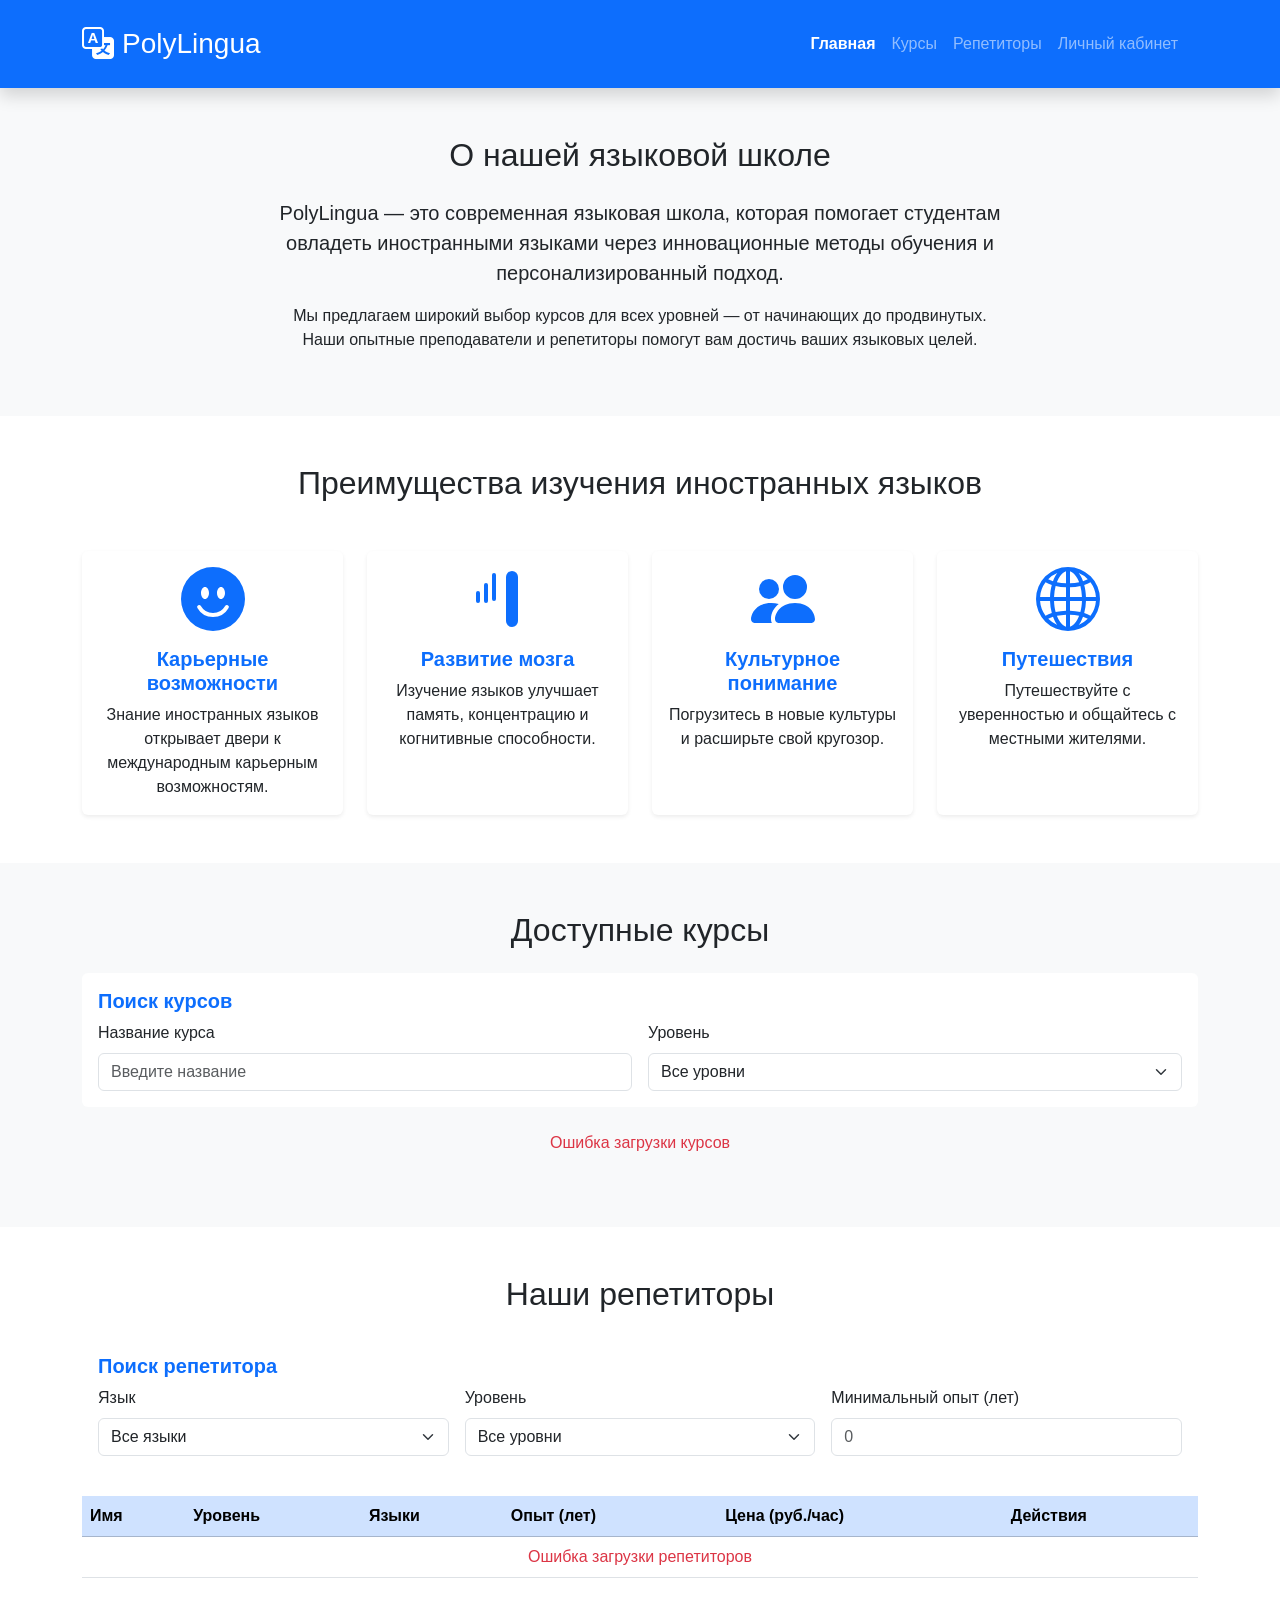
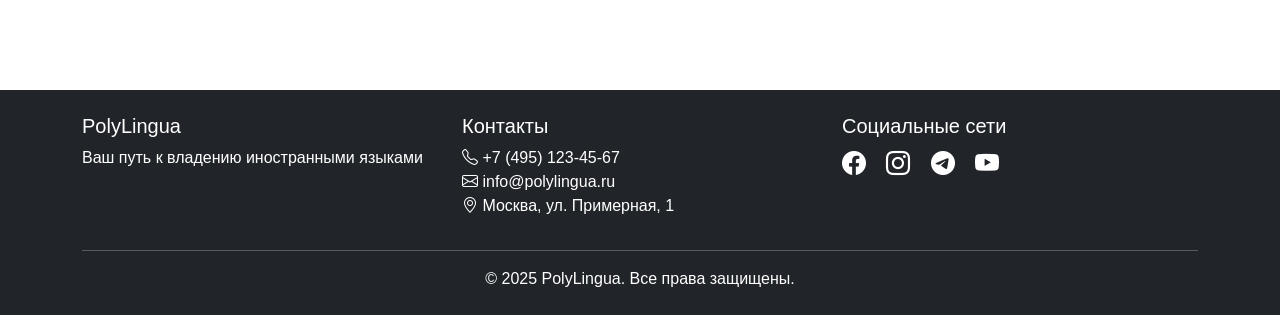
==== index.html @ fe8c4061 "Initial commit: полная реализация сайта языковой школы PolyLingua Реализовано: - Главная страница с " ====
<!DOCTYPE html>
<html lang="ru">
<head>
    <meta charset="UTF-8">
    <meta name="viewport" content="width=device-width, initial-scale=1.0">
    <title>PolyLingua - Языковая школа</title>
    
    <!-- Bootstrap CSS -->
    <link href="https://cdn.jsdelivr.net/npm/bootstrap@5.3.0/dist/css/bootstrap.min.css" rel="stylesheet">
    <!-- Bootstrap Icons -->
    <link rel="stylesheet" href="https://cdn.jsdelivr.net/npm/bootstrap-icons@1.11.0/font/bootstrap-icons.css">
    <!-- Custom CSS -->
    <link rel="stylesheet" href="css/styles.css">
</head>
<body>
    <!-- Header -->
    <header class="bg-primary text-white py-3 shadow">
        <div class="container">
            <div class="row align-items-center">
                <div class="col-md-4">
                    <div class="d-flex align-items-center">
                        <i class="bi bi-translate fs-2 me-2"></i>
                        <h1 class="h3 mb-0">PolyLingua</h1>
                    </div>
                </div>
                <div class="col-md-8">
                    <nav class="navbar navbar-expand-lg navbar-dark">
                        <div class="container-fluid">
                            <button class="navbar-toggler" type="button" data-bs-toggle="collapse" data-bs-target="#navbarNav">
                                <span class="navbar-toggler-icon"></span>
                            </button>
                            <div class="collapse navbar-collapse justify-content-end" id="navbarNav">
                                <ul class="navbar-nav">
                                    <li class="nav-item">
                                        <a class="nav-link active" href="index.html">Главная</a>
                                    </li>
                                    <li class="nav-item">
                                        <a class="nav-link" href="#courses">Курсы</a>
                                    </li>
                                    <li class="nav-item">
                                        <a class="nav-link" href="#tutors">Репетиторы</a>
                                    </li>
                                    <li class="nav-item">
                                        <a class="nav-link" href="profile.html">Личный кабинет</a>
                                    </li>
                                </ul>
                            </div>
                        </div>
                    </nav>
                </div>
            </div>
        </div>
    </header>

    <!-- Alerts Container (Fixed Position) -->
    <div id="alerts-container"></div>

    <!-- About Section -->
    <section class="py-5 bg-light">
        <div class="container">
            <div class="row">
                <div class="col-lg-8 mx-auto text-center">
                    <h2 class="mb-4">О нашей языковой школе</h2>
                    <p class="lead">PolyLingua — это современная языковая школа, которая помогает студентам овладеть иностранными языками через инновационные методы обучения и персонализированный подход.</p>
                    <p>Мы предлагаем широкий выбор курсов для всех уровней — от начинающих до продвинутых. Наши опытные преподаватели и репетиторы помогут вам достичь ваших языковых целей.</p>
                </div>
            </div>
        </div>
    </section>

    <!-- Benefits Section -->
    <section class="py-5">
        <div class="container">
            <h2 class="text-center mb-5">Преимущества изучения иностранных языков</h2>
            <div class="row g-4">
                <div class="col-md-6 col-lg-3">
                    <div class="card h-100 text-center border-0 shadow-sm">
                        <div class="card-body">
                            <div class="mb-3">
                                <svg xmlns="http://www.w3.org/2000/svg" width="64" height="64" fill="#0d6efd" viewBox="0 0 16 16">
                                    <path d="M8 16A8 8 0 1 0 8 0a8 8 0 0 0 0 16zM7 6.5C7 7.328 6.552 8 6 8s-1-.672-1-1.5S5.448 5 6 5s1 .672 1 1.5zM4.285 9.567a.5.5 0 0 1 .683.183A3.498 3.498 0 0 0 8 11.5a3.498 3.498 0 0 0 3.032-1.75.5.5 0 1 1 .866.5A4.498 4.498 0 0 1 8 12.5a4.498 4.498 0 0 1-3.898-2.25.5.5 0 0 1 .183-.683zM10 8c-.552 0-1-.672-1-1.5S9.448 5 10 5s1 .672 1 1.5S10.552 8 10 8z"/>
                                </svg>
                            </div>
                            <h5 class="card-title">Карьерные возможности</h5>
                            <p class="card-text">Знание иностранных языков открывает двери к международным карьерным возможностям.</p>
                        </div>
                    </div>
                </div>
                <div class="col-md-6 col-lg-3">
                    <div class="card h-100 text-center border-0 shadow-sm">
                        <div class="card-body">
                            <div class="mb-3">
                                <svg xmlns="http://www.w3.org/2000/svg" width="64" height="64" fill="#0d6efd" viewBox="0 0 16 16">
                                    <path d="M7.5 2a.5.5 0 0 0-1 0v6a.5.5 0 0 0 1 0V2z"/>
                                    <path d="M5.5 4.5a.5.5 0 0 0-1 0v4a.5.5 0 0 0 1 0v-4z"/>
                                    <path d="M3.5 6.5a.5.5 0 0 0-1 0v2a.5.5 0 0 0 1 0v-2z"/>
                                    <path d="M13 2.5a1.5 1.5 0 0 0-3 0v11a1.5 1.5 0 0 0 3 0v-11z"/>
                                </svg>
                            </div>
                            <h5 class="card-title">Развитие мозга</h5>
                            <p class="card-text">Изучение языков улучшает память, концентрацию и когнитивные способности.</p>
                        </div>
                    </div>
                </div>
                <div class="col-md-6 col-lg-3">
                    <div class="card h-100 text-center border-0 shadow-sm">
                        <div class="card-body">
                            <div class="mb-3">
                                <svg xmlns="http://www.w3.org/2000/svg" width="64" height="64" fill="#0d6efd" viewBox="0 0 16 16">
                                    <path d="M7 14s-1 0-1-1 1-4 5-4 5 3 5 4-1 1-1 1H7zm4-6a3 3 0 1 0 0-6 3 3 0 0 0 0 6z"/>
                                    <path fill-rule="evenodd" d="M5.216 14A2.238 2.238 0 0 1 5 13c0-1.355.68-2.75 1.936-3.72A6.325 6.325 0 0 0 5 9c-4 0-5 3-5 4s1 1 1 1h4.216z"/>
                                    <path d="M4.5 8a2.5 2.5 0 1 0 0-5 2.5 2.5 0 0 0 0 5z"/>
                                </svg>
                            </div>
                            <h5 class="card-title">Культурное понимание</h5>
                            <p class="card-text">Погрузитесь в новые культуры и расширьте свой кругозор.</p>
                        </div>
                    </div>
                </div>
                <div class="col-md-6 col-lg-3">
                    <div class="card h-100 text-center border-0 shadow-sm">
                        <div class="card-body">
                            <div class="mb-3">
                                <svg xmlns="http://www.w3.org/2000/svg" width="64" height="64" fill="#0d6efd" viewBox="0 0 16 16">
                                    <path d="M0 8a8 8 0 1 1 16 0A8 8 0 0 1 0 8zm7.5-6.923c-.67.204-1.335.82-1.887 1.855-.143.268-.276.56-.395.872.705.157 1.472.257 2.282.287V1.077zM4.249 3.539c.142-.384.304-.744.481-1.078a6.7 6.7 0 0 1 .597-.933A7.01 7.01 0 0 0 3.051 3.05c.362.184.763.349 1.198.49zM3.509 7.5c.036-1.07.188-2.087.436-3.008a9.124 9.124 0 0 1-1.565-.667A6.964 6.964 0 0 0 1.018 7.5h2.49zm1.4-2.741a12.344 12.344 0 0 0-.4 2.741H7.5V5.091c-.91-.03-1.783-.145-2.591-.332zM8.5 5.09V7.5h2.99a12.342 12.342 0 0 0-.399-2.741c-.808.187-1.681.301-2.591.332zM4.51 8.5c.035.987.176 1.914.399 2.741A13.612 13.612 0 0 1 7.5 10.91V8.5H4.51zm3.99 0v2.409c.91.03 1.783.145 2.591.332.223-.827.364-1.754.4-2.741H8.5zm-3.282 3.696c.12.312.252.604.395.872.552 1.035 1.218 1.65 1.887 1.855V11.91c-.81.03-1.577.13-2.282.287zm.11 2.276a6.696 6.696 0 0 1-.598-.933 8.853 8.853 0 0 1-.481-1.079 8.38 8.38 0 0 0-1.198.49 7.01 7.01 0 0 0 2.276 1.522zm-1.383-2.964A13.36 13.36 0 0 1 3.508 8.5h-2.49a6.963 6.963 0 0 0 1.362 3.675c.47-.258.995-.482 1.565-.667zm6.728 2.964a7.009 7.009 0 0 0 2.275-1.521 8.376 8.376 0 0 0-1.197-.49 8.853 8.853 0 0 1-.481 1.078 6.688 6.688 0 0 1-.597.933zM8.5 11.909v3.014c.67-.204 1.335-.82 1.887-1.855.143-.268.276-.56.395-.872A12.63 12.63 0 0 0 8.5 11.91zm3.555-.401c.57.185 1.095.409 1.565.667A6.963 6.963 0 0 0 14.982 8.5h-2.49a13.36 13.36 0 0 1-.437 3.008zM14.982 7.5a6.963 6.963 0 0 0-1.362-3.675c-.47.258-.995.482-1.565.667.248.92.4 1.938.437 3.008h2.49zM11.27 2.461c.177.334.339.694.482 1.078a8.368 8.368 0 0 0 1.196-.49 7.01 7.01 0 0 0-2.275-1.52c.218.283.418.597.597.932zm-.488 1.343a7.765 7.765 0 0 0-.395-.872C9.835 1.897 9.17 1.282 8.5 1.077V4.09c.81-.03 1.577-.13 2.282-.287z"/>
                                </svg>
                            </div>
                            <h5 class="card-title">Путешествия</h5>
                            <p class="card-text">Путешествуйте с уверенностью и общайтесь с местными жителями.</p>
                        </div>
                    </div>
                </div>
            </div>
        </div>
    </section>

    <!-- Courses Section -->
    <section id="courses" class="py-5 bg-light">
        <div class="container">
            <h2 class="text-center mb-4">Доступные курсы</h2>
            
            <!-- Course Search Form -->
            <div class="card mb-4">
                <div class="card-body">
                    <h5 class="card-title">Поиск курсов</h5>
                    <form id="course-search-form" class="row g-3">
                        <div class="col-md-6">
                            <label for="course-name-search" class="form-label">Название курса</label>
                            <input type="text" class="form-control" id="course-name-search" placeholder="Введите название">
                        </div>
                        <div class="col-md-6">
                            <label for="course-level-search" class="form-label">Уровень</label>
                            <select class="form-select" id="course-level-search">
                                <option value="">Все уровни</option>
                                <option value="Beginner">Начальный</option>
                                <option value="Intermediate">Средний</option>
                                <option value="Advanced">Продвинутый</option>
                            </select>
                        </div>
                    </form>
                </div>
            </div>

            <!-- Courses List -->
            <div id="courses-list" class="row g-4">
                <div class="col-12 text-center">
                    <div class="spinner-border text-primary" role="status">
                        <span class="visually-hidden">Загрузка...</span>
                    </div>
                </div>
            </div>

            <!-- Courses Pagination -->
            <div id="courses-pagination" class="mt-4"></div>
        </div>
    </section>

    <!-- Tutors Section -->
    <section id="tutors" class="py-5">
        <div class="container">
            <h2 class="text-center mb-4">Наши репетиторы</h2>
            
            <!-- Tutor Search Form -->
            <div class="card mb-4">
                <div class="card-body">
                    <h5 class="card-title">Поиск репетитора</h5>
                    <form id="tutor-search-form" class="row g-3">
                        <div class="col-md-4">
                            <label for="tutor-language-search" class="form-label">Язык</label>
                            <select class="form-select" id="tutor-language-search">
                                <option value="">Все языки</option>
                            </select>
                        </div>
                        <div class="col-md-4">
                            <label for="tutor-level-search" class="form-label">Уровень</label>
                            <select class="form-select" id="tutor-level-search">
                                <option value="">Все уровни</option>
                                <option value="Beginner">Начальный</option>
                                <option value="Intermediate">Средний</option>
                                <option value="Advanced">Продвинутый</option>
                            </select>
                        </div>
                        <div class="col-md-4">
                            <label for="tutor-experience-search" class="form-label">Минимальный опыт (лет)</label>
                            <input type="number" class="form-control" id="tutor-experience-search" min="0" placeholder="0">
                        </div>
                    </form>
                </div>
            </div>

            <!-- Tutors Table -->
            <div class="table-responsive">
                <table class="table table-hover">
                    <thead class="table-primary">
                        <tr>
                            <th>Имя</th>
                            <th>Уровень</th>
                            <th>Языки</th>
                            <th>Опыт (лет)</th>
                            <th>Цена (руб./час)</th>
                            <th>Действия</th>
                        </tr>
                    </thead>
                    <tbody id="tutors-list">
                        <tr>
                            <td colspan="6" class="text-center">
                                <div class="spinner-border text-primary" role="status">
                                    <span class="visually-hidden">Загрузка...</span>
                                </div>
                            </td>
                        </tr>
                    </tbody>
                </table>
            </div>
        </div>
    </section>

    <!-- Footer -->
    <footer class="bg-dark text-white py-4 mt-5">
        <div class="container">
            <div class="row">
                <div class="col-md-4">
                    <h5>PolyLingua</h5>
                    <p>Ваш путь к владению иностранными языками</p>
                </div>
                <div class="col-md-4">
                    <h5>Контакты</h5>
                    <p>
                        <i class="bi bi-telephone"></i> +7 (495) 123-45-67<br>
                        <i class="bi bi-envelope"></i> info@polylingua.ru<br>
                        <i class="bi bi-geo-alt"></i> Москва, ул. Примерная, 1
                    </p>
                </div>
                <div class="col-md-4">
                    <h5>Социальные сети</h5>
                    <a href="#" class="text-white me-3"><i class="bi bi-facebook fs-4"></i></a>
                    <a href="#" class="text-white me-3"><i class="bi bi-instagram fs-4"></i></a>
                    <a href="#" class="text-white me-3"><i class="bi bi-telegram fs-4"></i></a>
                    <a href="#" class="text-white"><i class="bi bi-youtube fs-4"></i></a>
                </div>
            </div>
            <hr class="bg-white">
            <div class="text-center">
                <p class="mb-0">&copy; 2025 PolyLingua. Все права защищены.</p>
            </div>
        </div>
    </footer>

    <!-- Order Modal -->
    <div class="modal fade" id="orderModal" tabindex="-1">
        <div class="modal-dialog modal-lg">
            <div class="modal-content">
                <div class="modal-header">
                    <h5 class="modal-title" id="orderModalTitle">Оформление заявки</h5>
                    <button type="button" class="btn-close" data-bs-dismiss="modal"></button>
                </div>
                <div class="modal-body">
                    <form id="order-form">
                        <input type="hidden" id="order-id">
                        <input type="hidden" id="order-course-id">
                        <input type="hidden" id="order-tutor-id">
                        
                        <div class="mb-3">
                            <label for="order-course-name" class="form-label">Курс / Репетитор</label>
                            <input type="text" class="form-control" id="order-course-name" readonly>
                        </div>

                        <div class="mb-3">
                            <label for="order-teacher-name" class="form-label">Преподаватель</label>
                            <input type="text" class="form-control" id="order-teacher-name" readonly>
                        </div>

                        <div class="row">
                            <div class="col-md-6 mb-3">
                                <label for="order-date" class="form-label">Дата начала</label>
                                <input type="date" class="form-control" id="order-date" required>
                            </div>
                            <div class="col-md-6 mb-3">
                                <label for="order-time" class="form-label">Время начала</label>
                                <select class="form-select" id="order-time" required disabled>
                                    <option value="">Сначала выберите дату</option>
                                </select>
                            </div>
                        </div>

                        <div class="mb-3">
                            <label for="order-duration" class="form-label">Продолжительность курса</label>
                            <input type="text" class="form-control" id="order-duration" readonly>
                        </div>

                        <div class="mb-3">
                            <label for="order-persons" class="form-label">Количество студентов</label>
                            <input type="number" class="form-control" id="order-persons" min="1" max="20" value="1" required>
                        </div>

                        <div class="mb-3">
                            <label class="form-label">Дополнительные опции</label>
                            <div class="form-check">
                                <input class="form-check-input" type="checkbox" id="option-supplementary">
                                <label class="form-check-label" for="option-supplementary">
                                    Дополнительные учебные материалы (+2000 руб. на студента)
                                </label>
                            </div>
                            <div class="form-check">
                                <input class="form-check-input" type="checkbox" id="option-personalized">
                                <label class="form-check-label" for="option-personalized">
                                    Индивидуальные занятия (+1500 руб. в неделю)
                                </label>
                            </div>
                            <div class="form-check">
                                <input class="form-check-input" type="checkbox" id="option-excursions">
                                <label class="form-check-label" for="option-excursions">
                                    Культурные экскурсии (+25%)
                                </label>
                            </div>
                            <div class="form-check">
                                <input class="form-check-input" type="checkbox" id="option-assessment">
                                <label class="form-check-label" for="option-assessment">
                                    Оценка уровня владения языком (+300 руб.)
                                </label>
                            </div>
                            <div class="form-check">
                                <input class="form-check-input" type="checkbox" id="option-interactive">
                                <label class="form-check-label" for="option-interactive">
                                    Доступ к интерактивной онлайн-платформе (+50%)
                                </label>
                            </div>
                        </div>

                        <div id="auto-options-info" class="alert alert-info" style="display: none;">
                            <strong>Применены автоматические опции:</strong>
                            <ul id="auto-options-list" class="mb-0"></ul>
                        </div>

                        <div class="mb-3">
                            <label class="form-label fw-bold">Общая стоимость:</label>
                            <div class="fs-4 text-primary" id="order-total-price">0 руб.</div>
                        </div>
                    </form>
                </div>
                <div class="modal-footer">
                    <button type="button" class="btn btn-secondary" data-bs-dismiss="modal">Отмена</button>
                    <button type="button" class="btn btn-primary" id="submit-order-btn">Отправить</button>
                </div>
            </div>
        </div>
    </div>

    <!-- Bootstrap JS -->
    <script src="https://cdn.jsdelivr.net/npm/bootstrap@5.3.0/dist/js/bootstrap.bundle.min.js"></script>
    <!-- Custom Scripts -->
    <script src="js/config.js"></script>
    <script src="js/api.js"></script>
    <script src="js/utils.js"></script>
    <script src="js/main.js"></script>
</body>
</html>
---- css/styles.css ----
/* Custom Styles for PolyLingua Language School */

/* General Styles */
body {
    font-family: 'Segoe UI', Tahoma, Geneva, Verdana, sans-serif;
    min-height: 100vh;
    display: flex;
    flex-direction: column;
}

main {
    flex: 1;
}

/* Header Styles */
header {
    position: sticky;
    top: 0;
    z-index: 1000;
}

/* Card Hover Effects */
.card {
    transition: transform 0.2s, box-shadow 0.2s;
}

.card:hover {
    transform: translateY(-5px);
    box-shadow: 0 0.5rem 1rem rgba(0, 0, 0, 0.15) !important;
}

/* Table Row Hover */
.table-hover tbody tr {
    transition: background-color 0.2s;
}

/* Selected Tutor Row */
.table-primary {
    background-color: rgba(13, 110, 253, 0.2) !important;
}

/* Button Group Spacing */
.btn-group-sm .btn {
    padding: 0.25rem 0.5rem;
}

/* Modal Custom Styles */
.modal-header {
    background-color: #0d6efd;
    color: white;
}

.modal-header .btn-close {
    filter: invert(1);
}

/* Alerts Container */
#alerts-container {
    position: fixed;
    top: 80px;
    right: 20px;
    z-index: 9999;
    max-width: 400px;
    width: 100%;
}

#alerts-container .alert {
    margin-bottom: 10px;
    animation: slideInRight 0.3s ease-out;
    box-shadow: 0 4px 12px rgba(0, 0, 0, 0.15);
}

@keyframes slideInRight {
    from {
        transform: translateX(100%);
        opacity: 0;
    }
    to {
        transform: translateX(0);
        opacity: 1;
    }
}

@keyframes slideOutRight {
    from {
        transform: translateX(0);
        opacity: 1;
    }
    to {
        transform: translateX(100%);
        opacity: 0;
    }
}

.alert.fade-out {
    animation: slideOutRight 0.3s ease-in forwards;
}

/* Mobile adjustments for alerts */
@media (max-width: 768px) {
    #alerts-container {
        top: 70px;
        right: 10px;
        left: 10px;
        max-width: none;
    }
}

/* Pagination */
.pagination {
    margin-top: 1rem;
}

.pagination .page-link {
    color: #0d6efd;
}

.pagination .page-item.active .page-link {
    background-color: #0d6efd;
    border-color: #0d6efd;
}

/* Footer Styles */
footer {
    margin-top: auto;
}

footer a {
    text-decoration: none;
    transition: opacity 0.2s;
}

footer a:hover {
    opacity: 0.7;
}

/* Loading Spinner */
.spinner-border {
    width: 3rem;
    height: 3rem;
}

/* Form Styles */
.form-label {
    font-weight: 500;
}

.form-control:focus,
.form-select:focus {
    border-color: #0d6efd;
    box-shadow: 0 0 0 0.25rem rgba(13, 110, 253, 0.25);
}

/* Benefits Section Icons */
.bi {
    display: inline-block;
}

/* Course Cards */
.card-title {
    color: #0d6efd;
    font-weight: 600;
}

/* Table Responsive */
@media (max-width: 768px) {
    .table-responsive {
        font-size: 0.875rem;
    }
    
    .btn-group-sm .btn {
        padding: 0.125rem 0.25rem;
        font-size: 0.75rem;
    }
}

/* Auto Options Info */
#auto-options-info {
    background-color: #cff4fc;
    border-color: #b6effb;
}

/* Empty State */
#empty-state i {
    font-size: 5rem;
}

/* Price Display */
#order-total-price {
    font-weight: 700;
}

/* Navbar Links */
.navbar-nav .nav-link {
    transition: color 0.2s;
}

.navbar-nav .nav-link:hover {
    color: rgba(255, 255, 255, 0.8) !important;
}

.navbar-nav .nav-link.active {
    font-weight: 600;
}

/* Search Form Cards */
.card {
    border: none;
}

/* Smooth Transitions */
* {
    transition-property: background-color, border-color, color, fill, stroke, opacity, box-shadow, transform;
    transition-duration: 0.2s;
    transition-timing-function: ease-in-out;
}

/* Remove transition from specific elements */
.modal,
.modal-backdrop,
.alert,
input,
select,
textarea {
    transition: none;
}

/* Course and Tutor Cards Styling */
.card-footer {
    border-top: 1px solid rgba(0, 0, 0, 0.125);
}

.card-body ul {
    font-size: 0.9rem;
}

/* Price Highlight */
.text-primary.fs-5 {
    font-weight: 600;
}

/* Button Hover Effects */
.btn {
    transition: all 0.2s;
}

.btn:hover {
    transform: translateY(-2px);
    box-shadow: 0 0.25rem 0.5rem rgba(0, 0, 0, 0.15);
}

.btn:active {
    transform: translateY(0);
}

/* Checkbox Styles */
.form-check-input:checked {
    background-color: #0d6efd;
    border-color: #0d6efd;
}

/* Order Number Badge */
.badge {
    font-size: 0.875rem;
}

/* Details List Styling */
.modal-body strong {
    color: #495057;
}

.modal-body ul {
    margin-top: 0.5rem;
}

/* Responsive Adjustments */
@media (max-width: 576px) {
    h1, .h1 {
        font-size: 1.5rem;
    }
    
    h2, .h2 {
        font-size: 1.25rem;
    }
    
    .card-body {
        padding: 1rem;
    }
    
    .modal-dialog {
        margin: 0.5rem;
    }
}

/* Custom Scrollbar */
::-webkit-scrollbar {
    width: 10px;
}

::-webkit-scrollbar-track {
    background: #f1f1f1;
}

::-webkit-scrollbar-thumb {
    background: #888;
    border-radius: 5px;
}

::-webkit-scrollbar-thumb:hover {
    background: #555;
}
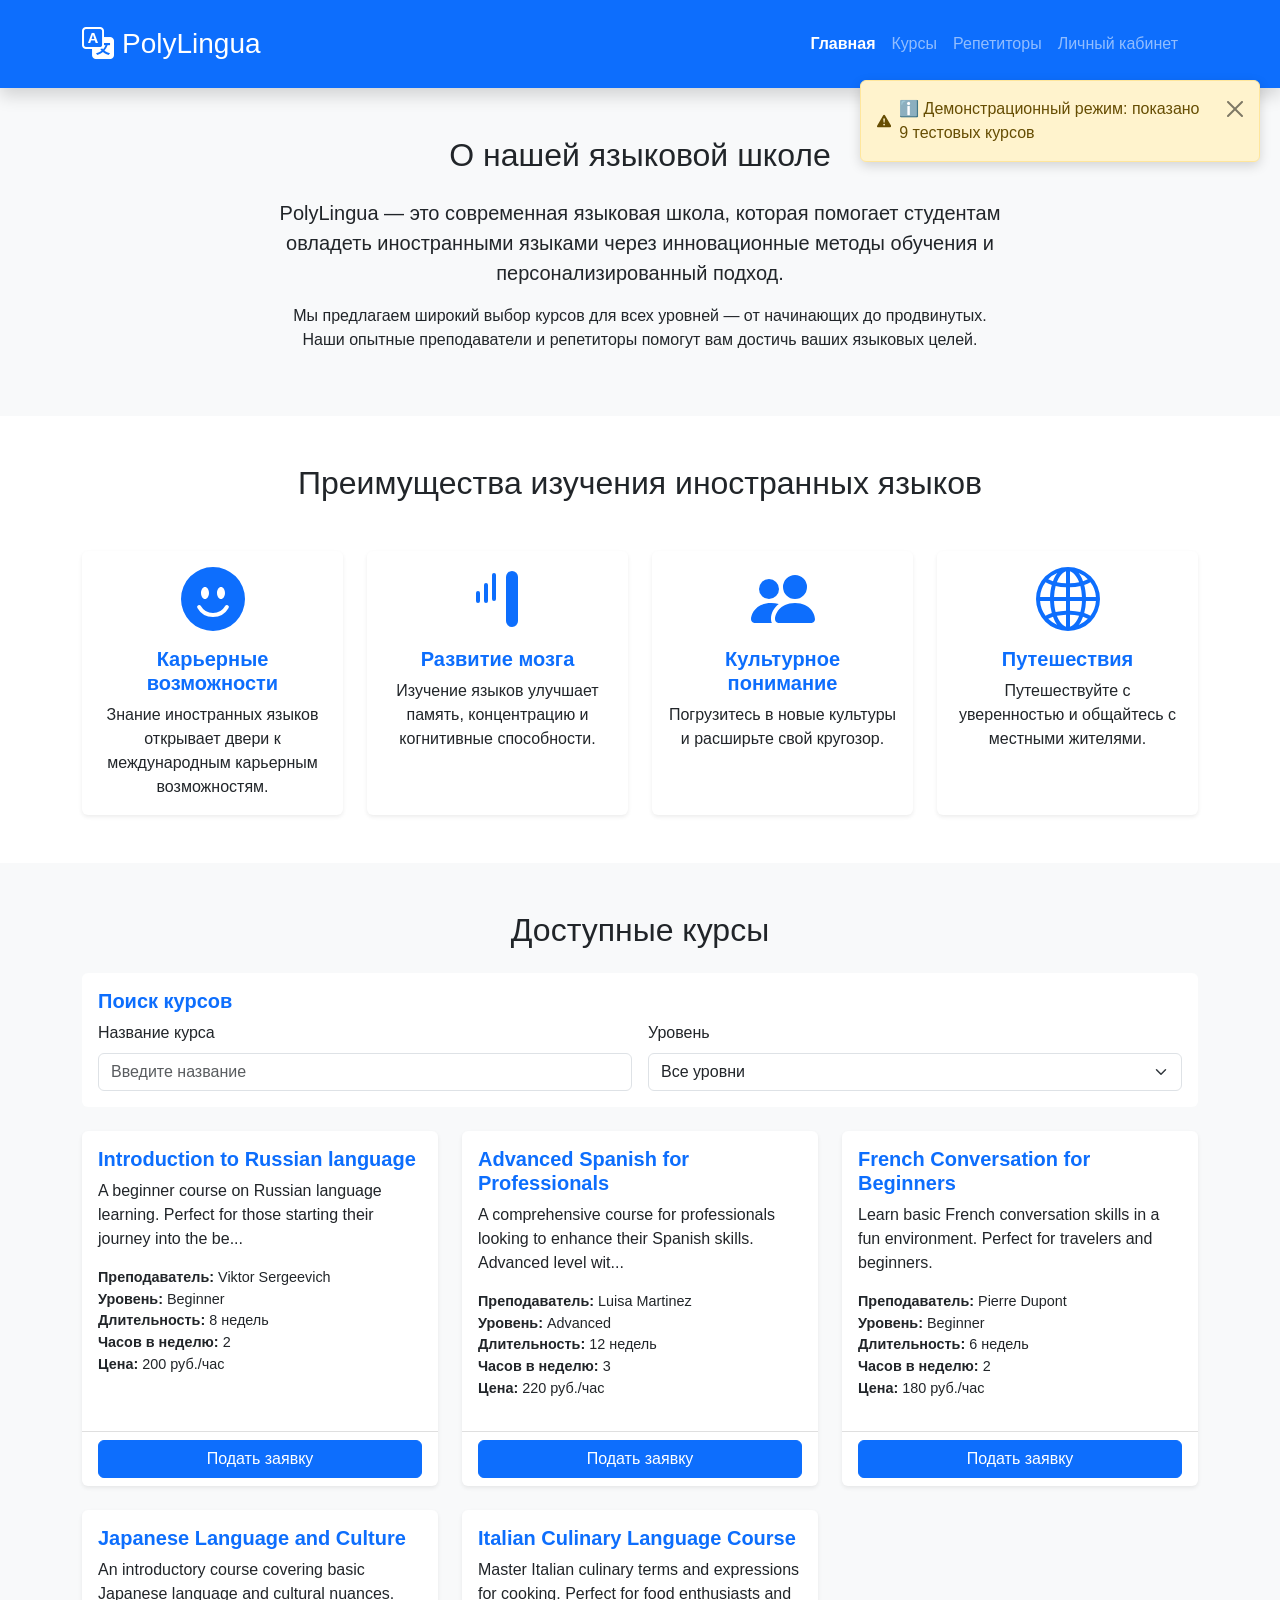
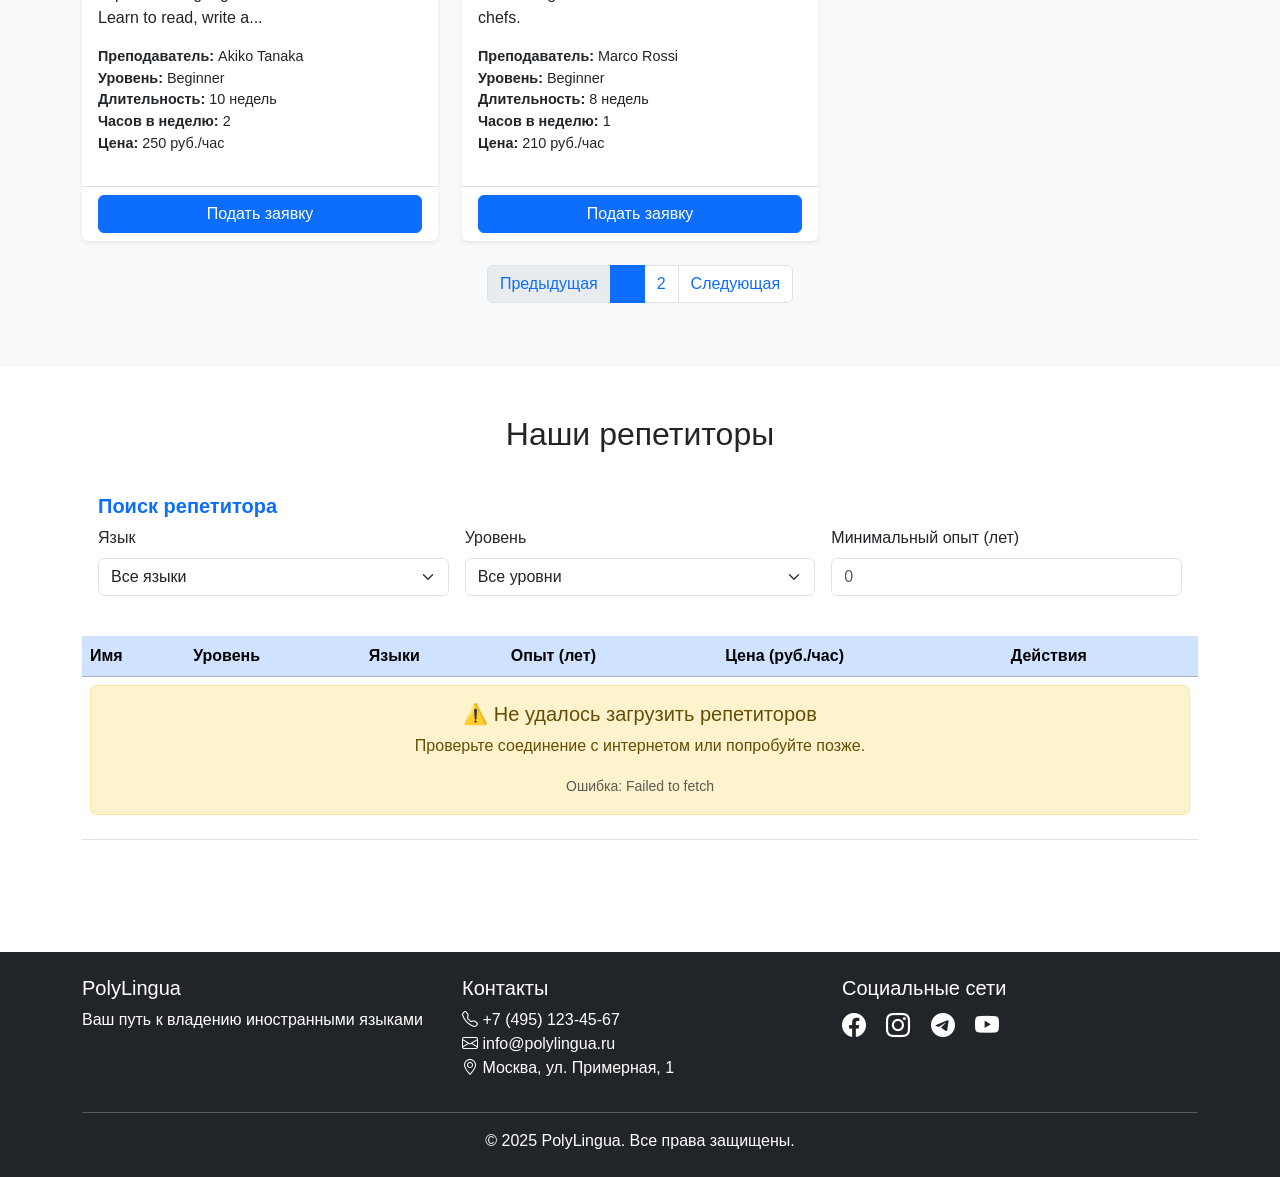
==== commit 758eb901: "fix: данные чтобы выгружались из файла" ====
--- a/index.html
+++ b/index.html
@@ -368,7 +368,7 @@
 
     <!-- Bootstrap JS -->
     <script src="https://cdn.jsdelivr.net/npm/bootstrap@5.3.0/dist/js/bootstrap.bundle.min.js"></script>
-    <!-- Custom Scripts -->
+    <script src="js/mock-data.js"></script>
     <script src="js/config.js"></script>
     <script src="js/api.js"></script>
     <script src="js/utils.js"></script>
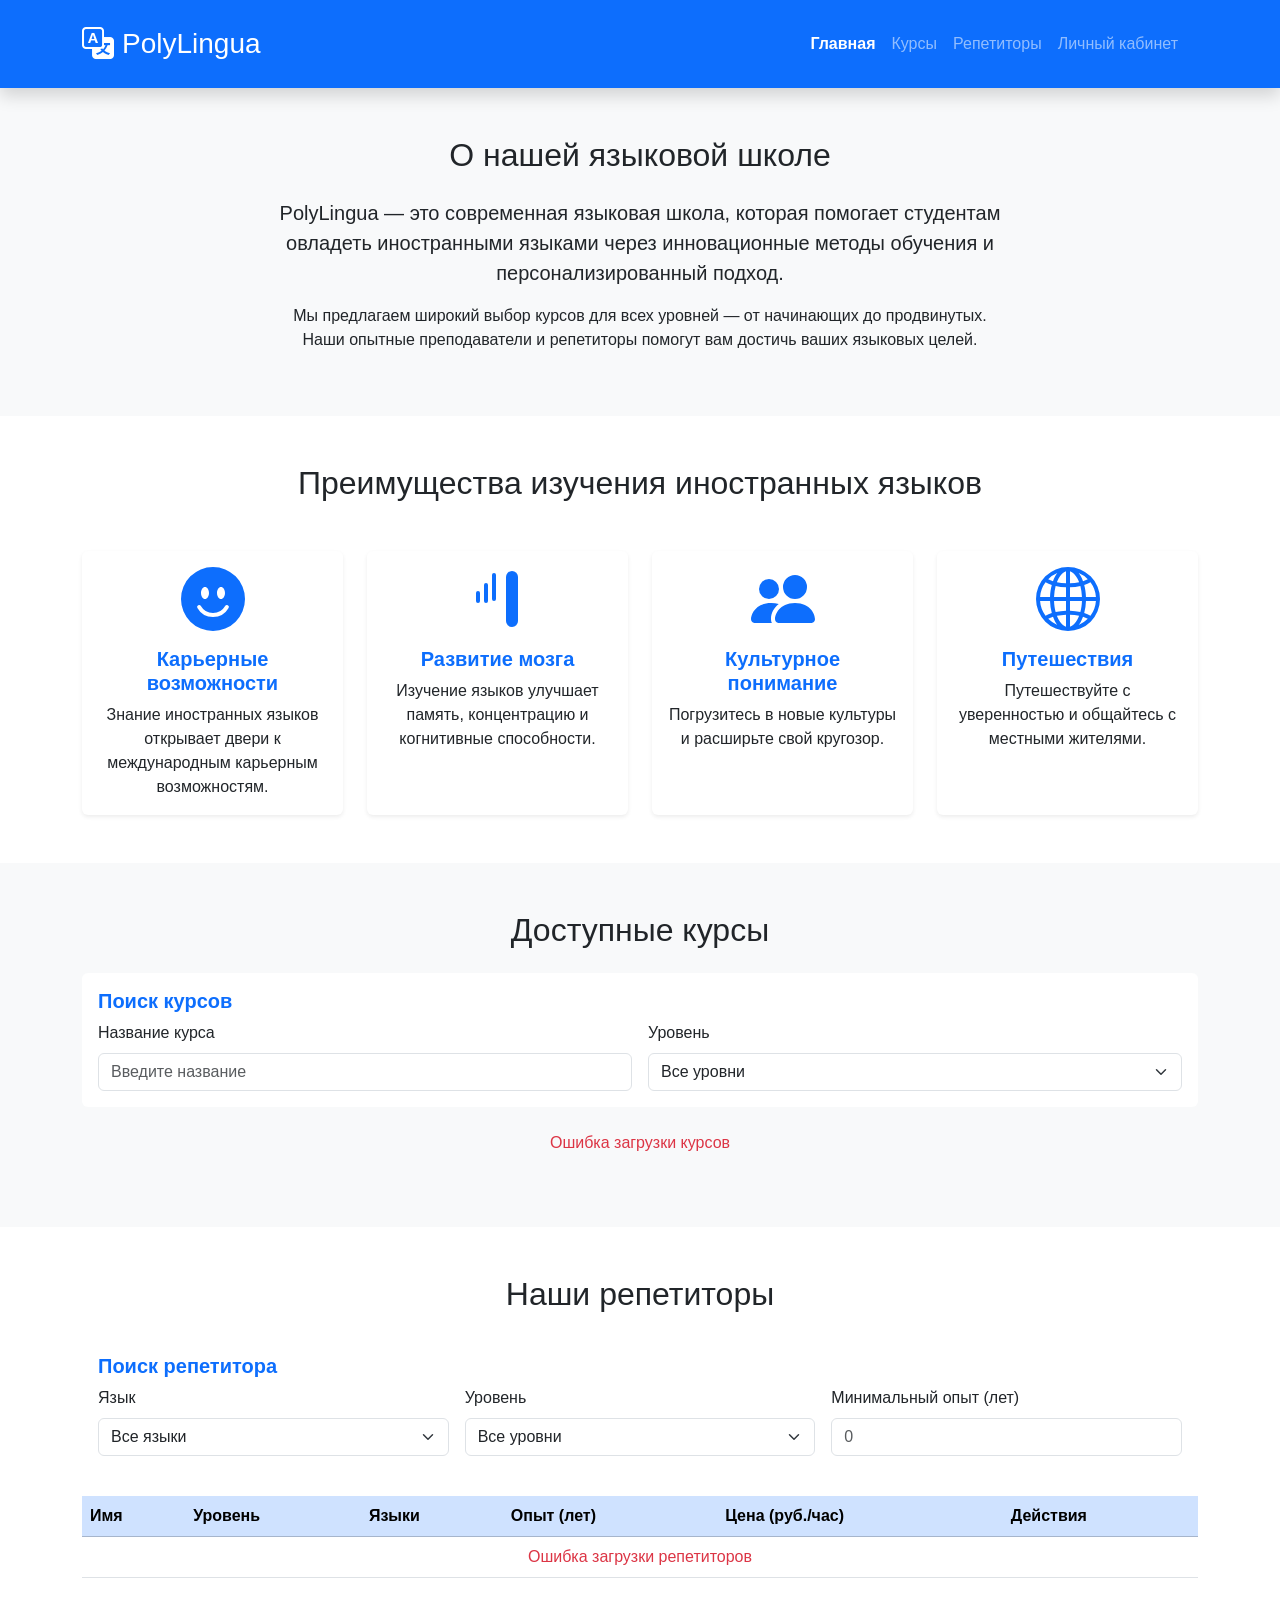
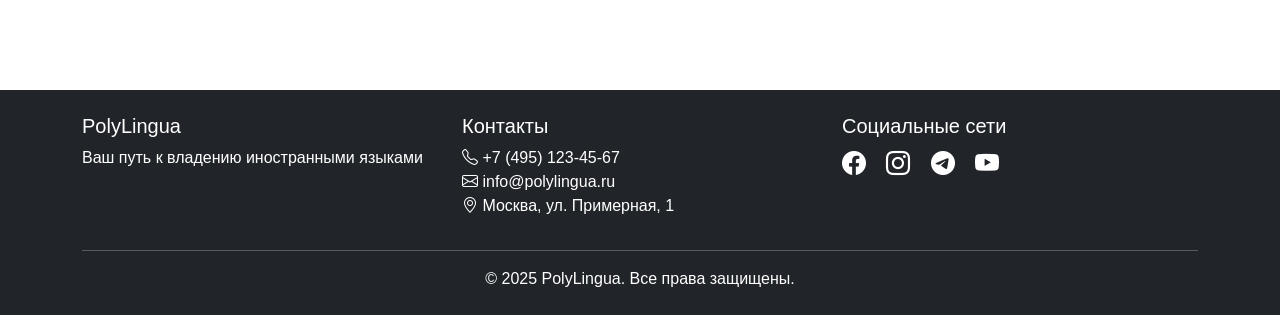
==== commit 4f792071: "Final" ====
--- a/index.html
+++ b/index.html
@@ -368,7 +368,7 @@
 
     <!-- Bootstrap JS -->
     <script src="https://cdn.jsdelivr.net/npm/bootstrap@5.3.0/dist/js/bootstrap.bundle.min.js"></script>
-    <script src="js/mock-data.js"></script>
+
     <script src="js/config.js"></script>
     <script src="js/api.js"></script>
     <script src="js/utils.js"></script>
